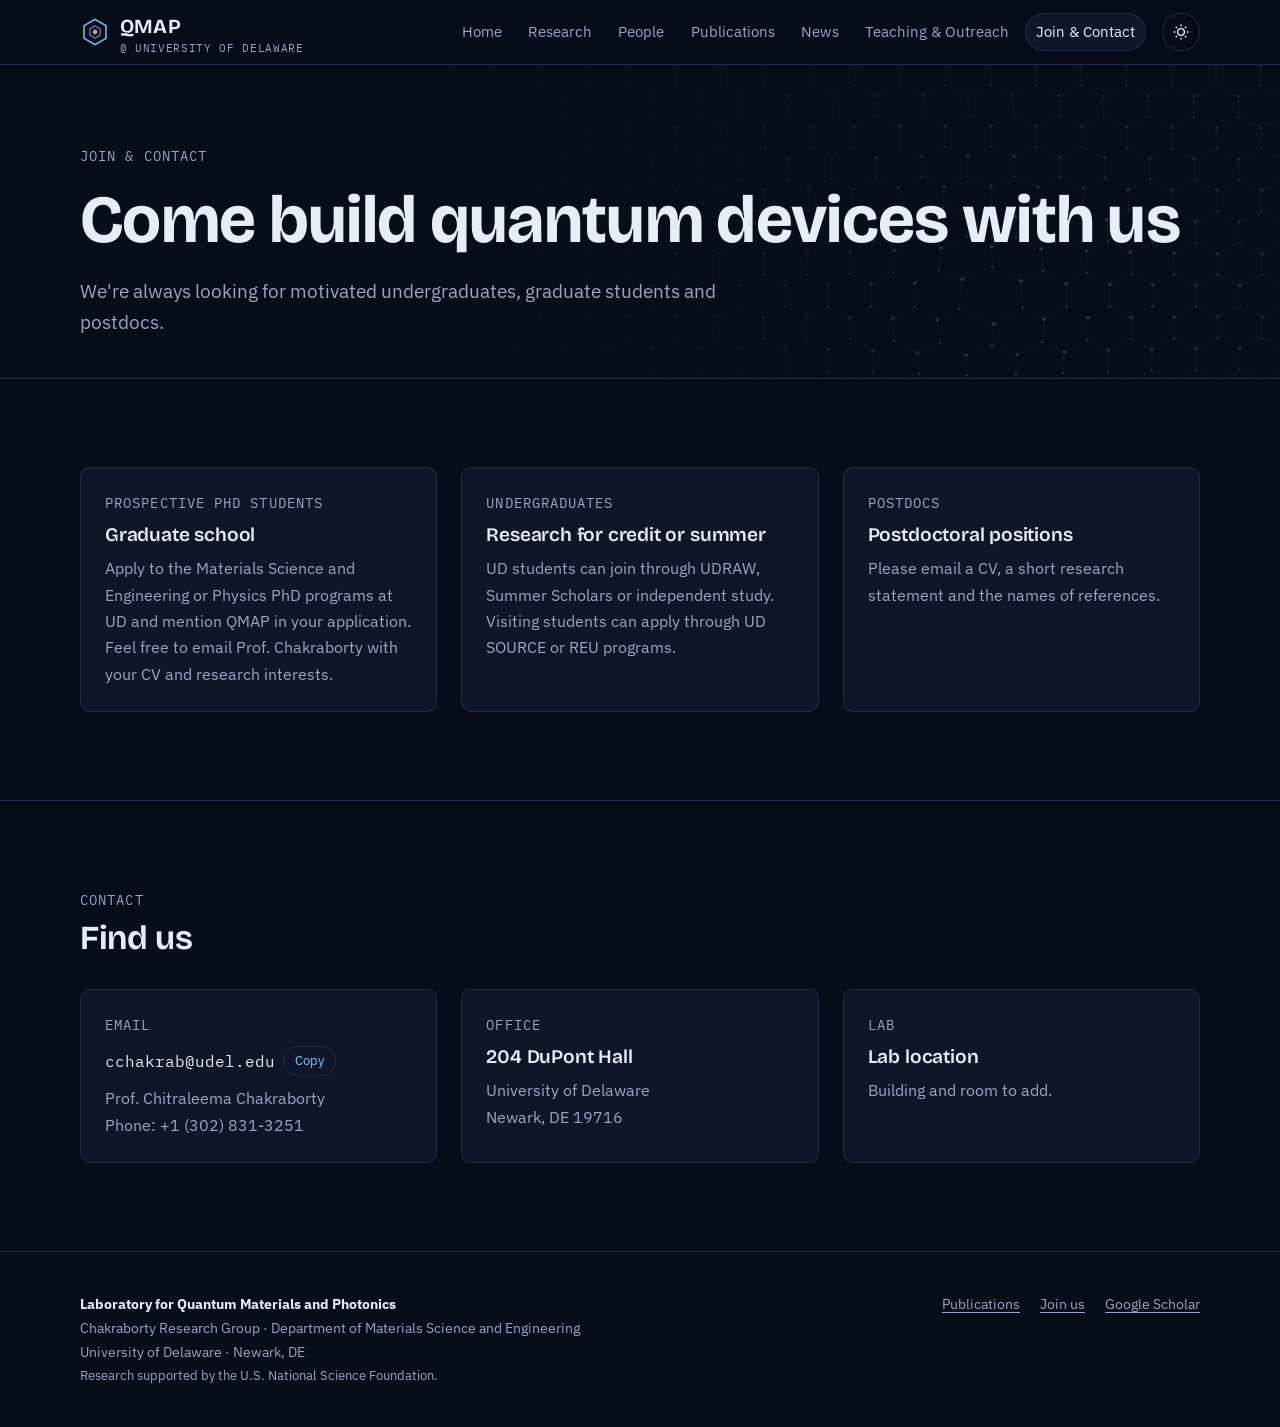
==== join.html @ a1455138 "Publish QMAP group website Co-Authored-By: Claude Opus 5.5 <noreply@anthropic.com> Claude-Session: h" ====
<!doctype html>
<html lang="en">
<head>
<meta charset="utf-8">
<meta name="viewport" content="width=device-width, initial-scale=1, viewport-fit=cover">
<title>Join & Contact · QMAP Lab</title>
<meta name="claude:viewport-fit-sides" content="cover">
<meta name="description" content="Open positions and contact information for the QMAP group.">
<link rel="preconnect" href="https://fonts.googleapis.com">
<link rel="preconnect" href="https://fonts.gstatic.com" crossorigin>
<link rel="stylesheet" href="https://fonts.googleapis.com/css2?family=Bricolage+Grotesque:opsz,wght@12..96,500;12..96,600;12..96,700&family=IBM+Plex+Mono:wght@400;500&family=IBM+Plex+Sans:ital,wght@0,400;0,500;0,600;1,400&display=swap">
<link rel="stylesheet" href="assets/css/style.css">
<script>var t=null;try{t=localStorage.getItem("qmap-theme")}catch(e){}document.documentElement.setAttribute("data-qmap-theme",t==="light"?"light":"dark")</script>
</head>
<body>
<header class="site-header">
<div class="wrap">
<a class="brand" href="index.html"><svg viewBox="0 0 32 32" aria-hidden="true"><g fill="none" stroke="var(--exciton)" stroke-width="1.6">
<path d="M16 2.5 27.7 9.25v13.5L16 29.5 4.3 22.75V9.25Z"/><path d="M16 9.5 21.6 12.75v6.5L16 22.5l-5.6-3.25v-6.5Z" opacity=".6"/></g>
<circle cx="16" cy="16" r="2.6" fill="var(--emission)"/></svg><span><span class="brand-name">QMAP</span><span class="brand-sub">@ UNIVERSITY OF DELAWARE</span></span></a>
<nav class="nav" aria-label="Main">
<a href="index.html">Home</a>
<a href="research.html">Research</a>
<a href="people.html">People</a>
<a href="publications.html">Publications</a>
<a href="news.html">News</a>
<a href="teaching.html">Teaching & Outreach</a>
<a href="join.html" aria-current="page">Join & Contact</a>
</nav>
<button class="icon-btn" type="button" data-theme-toggle aria-label="Switch light or dark theme">
<svg width="18" height="18" viewBox="0 0 24 24" fill="none" stroke="currentColor" stroke-width="1.8"><circle cx="12" cy="12" r="4.5"/><path d="M12 2v2.5M12 19.5V22M2 12h2.5M19.5 12H22M4.9 4.9l1.8 1.8M17.3 17.3l1.8 1.8M4.9 19.1l1.8-1.8M17.3 6.7l1.8-1.8"/></svg>
</button>
<button class="icon-btn menu-btn" type="button" data-menu aria-expanded="false" aria-label="Open menu">
<svg width="18" height="18" viewBox="0 0 24 24" fill="none" stroke="currentColor" stroke-width="1.8"><path d="M4 7h16M4 12h16M4 17h16"/></svg>
</button>
</div>
</header>
<main>
<section class="page-head">
<canvas data-lattice="0.7" aria-hidden="true"></canvas>
<div class="wrap">
<span class="label">Join & Contact</span>
<h1>Come build quantum devices with us</h1>
<p>We're always looking for motivated undergraduates, graduate students and postdocs.</p>
</div>
</section>

<section class="block"><div class="wrap">
<div class="contact-grid">
<div class="card"><span class="label">Prospective PhD students</span><h3>Graduate school</h3><p>Apply to the Materials Science and Engineering or Physics PhD programs at UD and mention QMAP in your application. Feel free to email Prof. Chakraborty with your CV and research interests.</p></div>
<div class="card"><span class="label">Undergraduates</span><h3>Research for credit or summer</h3><p>UD students can join through UDRAW, Summer Scholars or independent study. Visiting students can apply through UD SOURCE or REU programs.</p></div>
<div class="card"><span class="label">Postdocs</span><h3>Postdoctoral positions</h3><p>Please email a CV, a short research statement and the names of references.</p></div>
</div>
</div></section>
<section class="block"><div class="wrap">
<div class="sec-head"><div><span class="label">Contact</span><h2>Find us</h2></div></div>
<div class="contact-grid">
<div class="card"><span class="label">Email</span>
<div class="copy-row"><code>cchakrab@udel.edu</code><button type="button" data-copy="cchakrab@udel.edu">Copy</button></div>
<p>Prof. Chitraleema Chakraborty<br>Phone: +1 (302) 831-3251</p></div>
<div class="card"><span class="label">Office</span><h3>204 DuPont Hall</h3><p>University of Delaware<br>Newark, DE 19716</p></div>
<div class="card"><span class="label">Lab</span><h3>Lab location</h3><p>Building and room to add.</p></div>
</div>
</div></section>
</main>
<footer class="site-footer">
<div class="wrap">
<div>
<strong style="color:var(--fg)">Laboratory for Quantum Materials and Photonics</strong><br>
Chakraborty Research Group · Department of Materials Science and Engineering<br>
University of Delaware · Newark, DE<br>
<span style="font-size:.82rem">Research supported by the U.S. National Science Foundation.</span>
</div>
<div class="foot-links">
<a href="publications.html">Publications</a>
<a href="join.html">Join us</a>
<a href="https://scholar.google.com/citations?user=uT5OcTkAAAAJ&amp;hl=en" target="_blank" rel="noopener">Google Scholar</a>
</div>
</div>
</footer>
<script src="assets/js/site.js"></script>
</body>
</html>
---- assets/css/style.css ----
/* QMAP site styles
   Layout concept: a dark "cryostat window" site — honeycomb lattice hero, then calm
   wide columns; mono labels carry real units (nm, years, journals).
   Dark-first, with a full light theme. */

:root {
  --ink: #090d1a;          /* page ground */
  --ink-2: #10162a;        /* raised surface */
  --line: #222b47;         /* hairlines */
  --fg: #e8ecf7;           /* main text */
  --muted: #9aa5c4;        /* secondary text */
  --exciton: #7cc4ff;      /* primary accent: cool laser blue */
  --emission: #ff7aa2;     /* secondary accent: emitter rose */
  --glow: rgba(124, 196, 255, 0.16);

  --f-display: "Bricolage Grotesque", "Avenir Next", "Segoe UI", system-ui, sans-serif;
  --f-body: "IBM Plex Sans", "Segoe UI", system-ui, -apple-system, sans-serif;
  --f-mono: "IBM Plex Mono", ui-monospace, "SFMono-Regular", Menlo, monospace;

  --step--1: 0.85rem;
  --step-0: 1rem;
  --step-1: 1.2rem;
  --step-2: 1.55rem;
  --step-3: 2.1rem;
  --step-4: clamp(2.4rem, 5.5vw, 4.2rem);

  --wrap: 72rem;
  --radius: 10px;
  color-scheme: dark;
}

:root[data-qmap-theme="light"] {
  --ink: #f5f7fc; --ink-2: #ffffff; --line: #d9dfee; --fg: #0d1430; --muted: #4f5a7a;
  --exciton: #1d5fd0; --emission: #c2306a; --glow: rgba(29, 95, 208, 0.10);
  color-scheme: light;
}

*, *::before, *::after { box-sizing: border-box; }
html { scroll-behavior: smooth; }
body {
  margin: 0;
  background: var(--ink);
  color: var(--fg);
  font-family: var(--f-body);
  font-size: var(--step-0);
  line-height: 1.65;
  -webkit-font-smoothing: antialiased;
}
img { max-width: 100%; display: block; }
a { color: var(--exciton); text-underline-offset: 3px; }
a:hover { color: var(--emission); }
:focus-visible { outline: 2px solid var(--emission); outline-offset: 3px; border-radius: 4px; }
h1, h2, h3 { font-family: var(--f-display); line-height: 1.12; text-wrap: balance; margin: 0; letter-spacing: -0.01em; }
h1 { font-size: var(--step-4); font-weight: 700; }
h2 { font-size: var(--step-3); font-weight: 650; }
h3 { font-size: var(--step-1); font-weight: 600; }
p { margin: 0; }

.wrap {
  max-width: var(--wrap);
  margin-inline: auto;
  padding-left: max(16px, env(safe-area-inset-left, 0px));
  padding-right: max(16px, env(safe-area-inset-right, 0px));
}
.label {
  font-family: var(--f-mono);
  font-size: var(--step--1);
  letter-spacing: 0.08em;
  text-transform: uppercase;
  color: var(--muted);
}
.label b { color: var(--exciton); font-weight: 500; }

/* ---------- header ---------- */
body::before {
  content: ""; position: fixed; inset: 0 0 auto; height: env(safe-area-inset-top, 0px);
  z-index: 10; background: var(--ink);
}
.site-header {
  position: sticky; top: env(safe-area-inset-top, 0px); z-index: 20;
  background: color-mix(in srgb, var(--ink) 82%, transparent);
  backdrop-filter: blur(12px);
  border-bottom: 1px solid var(--line);
}
.site-header .wrap { display: flex; align-items: center; gap: 1rem; min-height: 64px; }
.brand { display: flex; align-items: center; gap: 0.6rem; text-decoration: none; color: var(--fg); margin-right: auto; }
.brand svg { width: 30px; height: 30px; flex: none; }
.brand-name { font-family: var(--f-display); font-weight: 700; font-size: 1.25rem; letter-spacing: 0.02em; }
.brand-sub { font-family: var(--f-mono); font-size: 0.7rem; color: var(--muted); letter-spacing: 0.06em; display: block; line-height: 1; }
.nav { display: flex; gap: 0.25rem; flex-wrap: wrap; }
.nav a {
  color: var(--muted); text-decoration: none; font-size: 0.95rem;
  padding: 0.4rem 0.7rem; border-radius: 999px;
}
.nav a:hover { color: var(--fg); background: var(--ink-2); }
.nav a[aria-current="page"] { color: var(--fg); background: var(--ink-2); box-shadow: inset 0 0 0 1px var(--line); }
.icon-btn {
  background: none; border: 1px solid var(--line); color: var(--fg); border-radius: 999px;
  width: 38px; height: 38px; display: grid; place-items: center; cursor: pointer; flex: none;
}
.icon-btn:hover { border-color: var(--exciton); }
.menu-btn { display: none; }
@media (max-width: 860px) {
  .menu-btn { display: grid; }
  .nav {
    display: none; position: absolute; left: 0; right: 0; top: 100%;
    flex-direction: column; gap: 0; background: var(--ink); border-bottom: 1px solid var(--line);
    padding: 0.5rem max(16px, env(safe-area-inset-right, 0px)) 1rem max(16px, env(safe-area-inset-left, 0px));
  }
  .nav.open { display: flex; }
  .nav a { padding: 0.75rem 0.5rem; border-radius: 6px; }
}

/* ---------- hero ---------- */
.hero { position: relative; overflow: hidden; border-bottom: 1px solid var(--line); }
.hero canvas { position: absolute; inset: 0; width: 100%; height: 100%; }
.hero::after {
  content: ""; position: absolute; inset: 0; pointer-events: none;
  background: linear-gradient(90deg, var(--ink) 0%, color-mix(in srgb, var(--ink) 75%, transparent) 45%, transparent 85%);
}
.hero .wrap { position: relative; z-index: 1; padding-block: clamp(4rem, 10vw, 8rem); }
.hero-copy { max-width: 40rem; display: grid; gap: 1.4rem; }
.hero h1 em { font-style: normal; color: var(--exciton); }
.hero h1 .rose { color: var(--emission); }
.hero p.lede { font-size: var(--step-1); color: var(--muted); max-width: 36rem; }
.cta-row { display: flex; flex-wrap: wrap; gap: 0.75rem; }
.btn {
  display: inline-flex; align-items: center; gap: 0.5rem; text-decoration: none;
  font-weight: 500; padding: 0.7rem 1.2rem; border-radius: 999px;
  border: 1px solid var(--line); color: var(--fg); background: var(--ink-2);
}
.btn:hover { border-color: var(--exciton); color: var(--fg); }
.btn.primary { background: var(--exciton); color: var(--ink); border-color: var(--exciton); }
.btn.primary:hover { background: var(--emission); border-color: var(--emission); color: var(--ink); }

/* page header (inner pages) */
.page-head { border-bottom: 1px solid var(--line); position: relative; overflow: hidden; }
.page-head .wrap { padding-block: clamp(3rem, 7vw, 5rem) 2.5rem; display: grid; gap: 1rem; position: relative; z-index: 1; }
.page-head p { color: var(--muted); max-width: 42rem; font-size: var(--step-1); }
.page-head canvas { position: absolute; inset: 0; width: 100%; height: 100%; opacity: 0.55; }
.page-head::after {
  content: ""; position: absolute; inset: 0; pointer-events: none;
  background: linear-gradient(90deg, var(--ink) 30%, transparent);
}

/* ---------- sections ---------- */
section.block { padding-block: clamp(3rem, 7vw, 5.5rem); }
section.block + section.block { border-top: 1px solid var(--line); }
.sec-head { display: flex; align-items: end; justify-content: space-between; gap: 1rem; flex-wrap: wrap; margin-bottom: 2rem; }
.sec-head > div { display: grid; gap: 0.5rem; }
.prose { max-width: 42rem; display: grid; gap: 1rem; color: var(--fg); }
.prose p { color: var(--muted); }
.split { display: grid; grid-template-columns: 1fr 1fr; gap: clamp(2rem, 5vw, 4rem); align-items: center; }
.split > * { min-width: 0; }
@media (max-width: 800px) { .split { grid-template-columns: 1fr; } }

/* research teaser grid */
.areas { display: grid; grid-template-columns: 1fr; gap: 1px; background: var(--line); border: 1px solid var(--line); border-radius: var(--radius); overflow: hidden; }
.area {
  background: var(--ink); padding: 1.5rem; display: grid; gap: 0.6rem; align-content: start;
  text-decoration: none; color: var(--fg); transition: background 0.2s;
}
.area:hover { background: var(--ink-2); color: var(--fg); }
.area svg { width: 56px; height: 56px; }
.area p { color: var(--muted); font-size: 0.95rem; }

@media (min-width: 640px) { .areas { grid-template-columns: 1fr 1fr; } .areas > :last-child { grid-column: span 2; } }
@media (min-width: 1100px) { .areas { grid-template-columns: repeat(5, 1fr); } .areas > :last-child { grid-column: auto; } }

/* spectrum figure */
.spectrum { width: 100%; height: auto; }
.spectrum .axis { stroke: var(--line); }
.spectrum text { fill: var(--muted); font-family: var(--f-mono); font-size: 11px; }
.spectrum .trace { fill: none; stroke: var(--exciton); stroke-width: 1.6; }
.spectrum .fill { fill: var(--glow); }
.spectrum .peak { fill: var(--emission); }
figure { margin: 0; }
figcaption { font-family: var(--f-mono); font-size: var(--step--1); color: var(--muted); margin-top: 0.75rem; }

/* stats */
.stats { display: flex; flex-wrap: wrap; gap: 2.5rem; }
.stat b { display: block; font-family: var(--f-display); font-size: var(--step-3); color: var(--fg); font-variant-numeric: tabular-nums; line-height: 1.1; }
.stat span { color: var(--muted); font-size: 0.9rem; }

/* news list */
.news { display: grid; gap: 0; border-top: 1px solid var(--line); }
.news-item { display: grid; grid-template-columns: 9rem 1fr; gap: 1.5rem; padding-block: 1.4rem; border-bottom: 1px solid var(--line); }
.news-item > * { min-width: 0; }
.news-item time { font-family: var(--f-mono); font-size: var(--step--1); color: var(--exciton); padding-top: 0.2rem; }
.news-item h3 { margin-bottom: 0.35rem; }
.news-item p { color: var(--muted); }
.tbd { font-family: var(--f-mono); font-size: 0.75rem; color: var(--emission); border: 1px dashed var(--emission); border-radius: 4px; padding: 0 0.35rem; white-space: nowrap; }
@media (max-width: 600px) { .news-item { grid-template-columns: 1fr; gap: 0.4rem; } }

/* research detail */
.topic { display: grid; grid-template-columns: 220px 1fr; gap: clamp(1.5rem, 4vw, 3rem); padding-block: 2.5rem; border-bottom: 1px solid var(--line); }
.topic:first-child { padding-top: 0; }
.topic > * { min-width: 0; }
.topic .art { aspect-ratio: 1; max-width: 100%; border: 1px solid var(--line); border-radius: var(--radius); background: var(--ink-2); display: grid; place-items: center; padding: 1.5rem; }
.topic .art svg { width: 100%; height: 100%; }
.topic .body { display: grid; gap: 0.8rem; align-content: start; }
.topic .body p { color: var(--muted); max-width: 44rem; }
.refs { display: flex; flex-wrap: wrap; gap: 0.5rem; }
.chip { font-family: var(--f-mono); font-size: 0.78rem; border: 1px solid var(--line); border-radius: 999px; padding: 0.15rem 0.65rem; color: var(--muted); }
@media (max-width: 700px) { .topic { grid-template-columns: 1fr; } .topic .art { max-width: 180px; } }

/* people */
.pi { display: grid; grid-template-columns: 220px 1fr; gap: clamp(1.5rem, 4vw, 3rem); align-items: start; }
.pi > * { min-width: 0; }
@media (max-width: 700px) { .pi { grid-template-columns: 1fr; } }
.hex {
  aspect-ratio: 1 / 1.1547; width: 100%; max-width: 100%;
  clip-path: polygon(50% 0, 100% 25%, 100% 75%, 50% 100%, 0 75%, 0 25%);
  background: linear-gradient(150deg, color-mix(in srgb, var(--exciton) 55%, var(--ink-2)), color-mix(in srgb, var(--emission) 45%, var(--ink-2)));
  display: grid; place-items: center; overflow: hidden;
}
.hex img { width: 100%; height: 100%; object-fit: cover; }
.hex .initials { font-family: var(--f-display); font-weight: 700; font-size: 2rem; color: var(--ink); letter-spacing: 0.02em; }
.pi .hex .initials { font-size: 3.4rem; }
.people { display: grid; grid-template-columns: repeat(auto-fill, minmax(12rem, 1fr)); gap: 2rem 1.5rem; }
.person { display: grid; gap: 0.35rem; align-content: start; }
.person .hex { max-width: 150px; margin-bottom: 0.5rem; }
.person .role { color: var(--muted); font-size: 0.92rem; }
.person .meta { font-family: var(--f-mono); font-size: 0.75rem; color: var(--exciton); }
.alumni-list { display: grid; grid-template-columns: repeat(auto-fill, minmax(17rem, 1fr)); gap: 0; border-top: 1px solid var(--line); }
.alumni-list li { list-style: none; padding: 0.9rem 0; border-bottom: 1px solid var(--line); display: grid; gap: 0.1rem; margin-right: 1.5rem; }
.alumni-list ul, ul.alumni-list { padding: 0; margin: 0; }
.alumni-list .role { color: var(--muted); font-size: 0.9rem; }

/* publications */
.pub-tools { display: flex; flex-wrap: wrap; gap: 0.75rem; align-items: center; margin-bottom: 2rem; }
.pub-tools input {
  flex: 1 1 18rem; min-width: 0; font: inherit; color: var(--fg); background: var(--ink-2);
  border: 1px solid var(--line); border-radius: 999px; padding: 0.65rem 1.1rem;
}
.pub-tools input:focus { outline: none; border-color: var(--exciton); }
.filters { display: flex; flex-wrap: wrap; gap: 0.4rem; }
.filters button {
  font: inherit; font-size: 0.85rem; color: var(--muted); background: none; cursor: pointer;
  border: 1px solid var(--line); border-radius: 999px; padding: 0.35rem 0.85rem;
}
.filters button[aria-pressed="true"] { color: var(--ink); background: var(--exciton); border-color: var(--exciton); }
.pub-year { display: grid; grid-template-columns: 6rem 1fr; gap: 1.5rem; padding-block: 1.5rem; border-top: 1px solid var(--line); }
.pub-year > * { min-width: 0; }
.pub-year h2 { font-size: var(--step-2); color: var(--exciton); font-variant-numeric: tabular-nums; }
.pub-year ol { list-style: none; margin: 0; padding: 0; display: grid; gap: 1.25rem; }
.pub { display: grid; gap: 0.2rem; }
.pub .t { font-weight: 600; color: var(--fg); text-decoration: none; }
.pub .t:hover { color: var(--exciton); }
.pub .a { color: var(--muted); font-size: 0.93rem; }
.pub .a b { color: var(--fg); font-weight: 600; }
.pub .j { font-family: var(--f-mono); font-size: 0.8rem; color: var(--emission); }
.pub .n { font-family: var(--f-mono); font-size: 0.75rem; color: var(--muted); }
.empty { color: var(--muted); padding-block: 2rem; }
@media (max-width: 600px) { .pub-year { grid-template-columns: 1fr; gap: 0.75rem; } }

/* courses table */
.table-wrap { overflow-x: auto; border: 1px solid var(--line); border-radius: var(--radius); }
table { border-collapse: collapse; width: 100%; min-width: 34rem; }
th, td { text-align: left; padding: 0.85rem 1rem; border-bottom: 1px solid var(--line); }
th { font-family: var(--f-mono); font-size: var(--step--1); color: var(--muted); font-weight: 500; letter-spacing: 0.06em; text-transform: uppercase; }
tr:last-child td { border-bottom: 0; }
td.code { font-family: var(--f-mono); color: var(--exciton); white-space: nowrap; }

/* contact */
.contact-grid { display: grid; grid-template-columns: repeat(auto-fit, minmax(16rem, 1fr)); gap: 1.5rem; }
.card { border: 1px solid var(--line); border-radius: var(--radius); padding: 1.5rem; background: var(--ink-2); display: grid; gap: 0.6rem; align-content: start; }
.card p { color: var(--muted); }
.copy-row { display: flex; gap: 0.5rem; align-items: center; flex-wrap: wrap; }
.copy-row code { font-family: var(--f-mono); color: var(--fg); user-select: all; }
.copy-row button { font: inherit; font-size: 0.8rem; background: none; color: var(--exciton); border: 1px solid var(--line); border-radius: 999px; padding: 0.2rem 0.7rem; cursor: pointer; }

/* footer */
.site-footer { border-top: 1px solid var(--line); margin-top: 0; }
.site-footer .wrap { padding-block: 2.5rem; display: flex; flex-wrap: wrap; gap: 1.5rem 3rem; justify-content: space-between; color: var(--muted); font-size: 0.9rem; }
.site-footer a { color: var(--muted); }
.site-footer a:hover { color: var(--fg); }
.foot-links { display: flex; gap: 1.25rem; flex-wrap: wrap; }

@media (prefers-reduced-motion: reduce) {
  html { scroll-behavior: auto; }
  * { transition: none !important; }
}

/* ---------- v2 additions ---------- */
figure.photo img { width: 100%; height: auto; border-radius: var(--radius); border: 1px solid var(--line); }
.featured { display: grid; grid-template-columns: repeat(auto-fit, minmax(min(100%, 22rem), 1fr)); gap: 1.5rem; }
.feat { border: 1px solid var(--line); border-radius: var(--radius); padding: 1.75rem; background: var(--ink-2); display: grid; gap: 0.75rem; align-content: start; min-width: 0; }
.feat p { color: var(--muted); }
.feat .authors { font-size: 0.85rem; }
.feat a { font-weight: 500; }
.person .project { font-size: 0.88rem; color: var(--fg); opacity: 0.85; line-height: 1.45; }
.person .email { font-family: var(--f-mono); font-size: 0.75rem; color: var(--muted); user-select: all; overflow-wrap: anywhere; }
.hex img { object-position: 50% 20%; }
.pi > .hex { max-width: 220px; }
@media (max-width: 700px) { .pi > .hex { max-width: 160px; } .people { grid-template-columns: repeat(auto-fill, minmax(9.5rem, 1fr)); gap: 1.75rem 1rem; } }
.news-img { display: block; margin-top: 1rem; max-width: min(100%, 420px); height: auto; border-radius: var(--radius); border: 1px solid var(--line); }
.honors { list-style: none; margin: 0; padding: 0; display: grid; gap: 0.35rem; color: var(--muted); font-size: 0.93rem; }
.honors b { font-family: var(--f-mono); font-weight: 500; color: var(--exciton); margin-right: 0.6rem; font-variant-numeric: tabular-nums; }
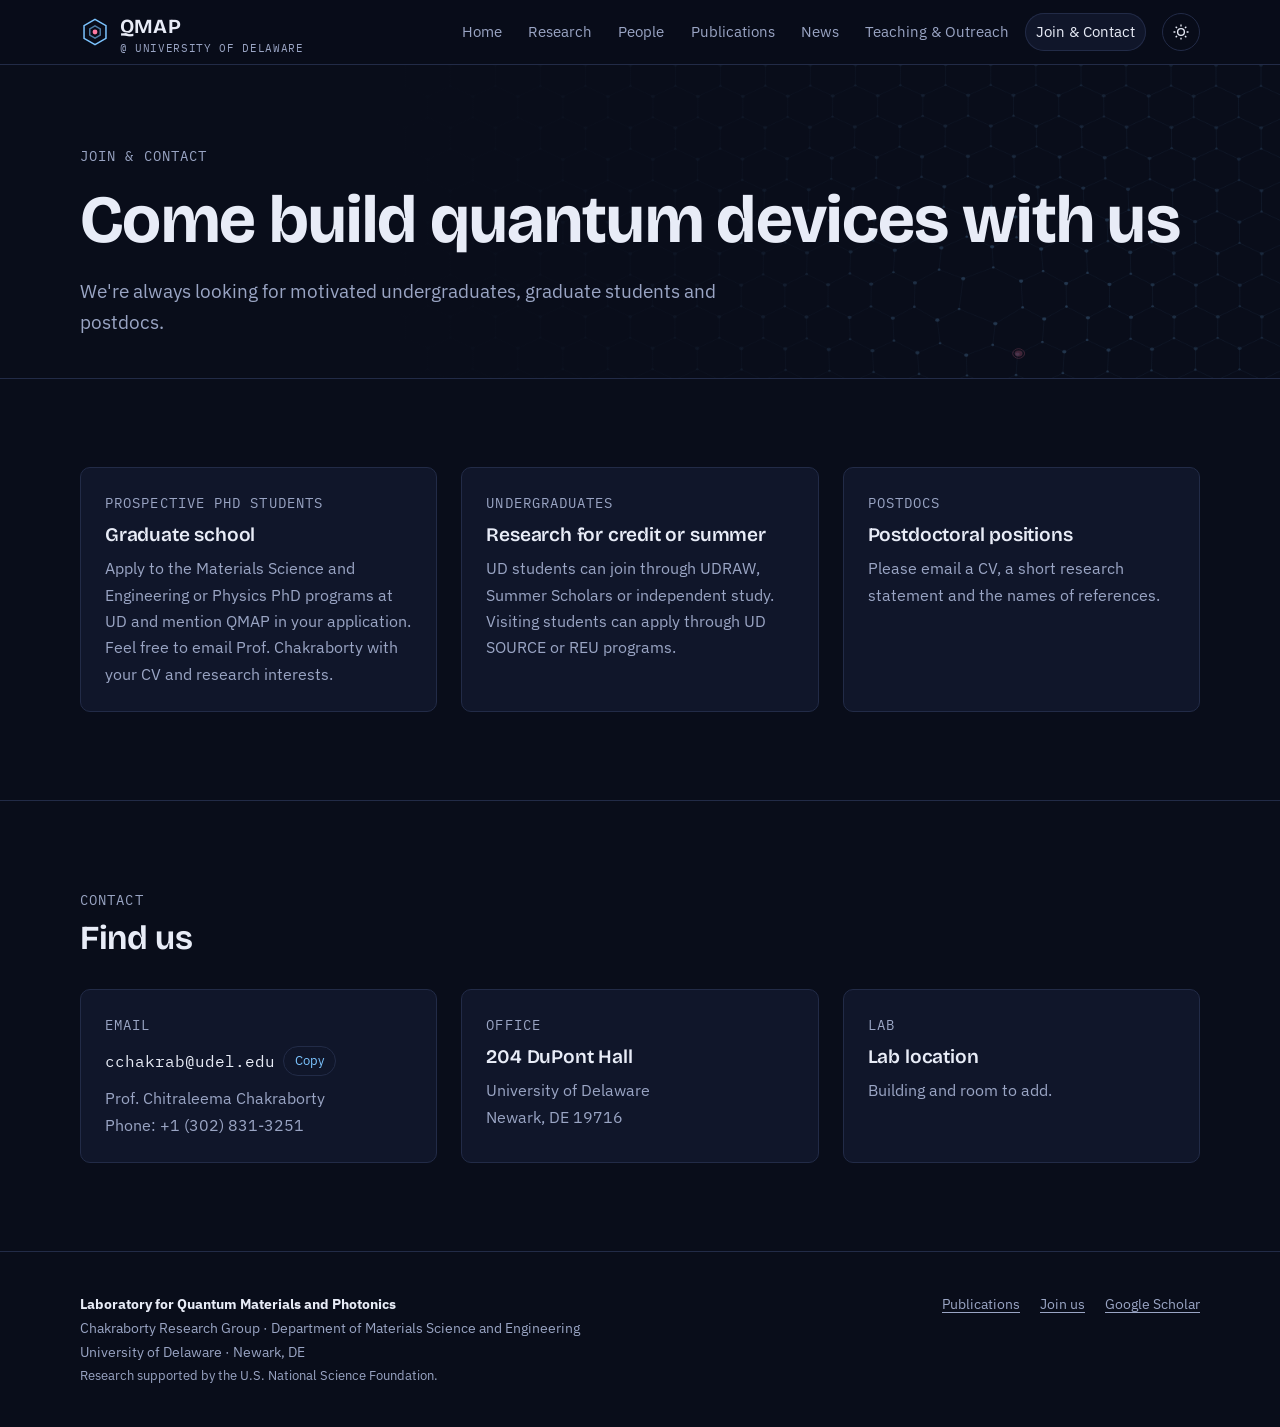
==== commit 30a9be8a: "Fix the cat Q showing huge and black on the live site The live page was serving a cached stylesheet " ====
--- a/join.html
+++ b/join.html
@@ -9,7 +9,7 @@
 <link rel="preconnect" href="https://fonts.googleapis.com">
 <link rel="preconnect" href="https://fonts.gstatic.com" crossorigin>
 <link rel="stylesheet" href="https://fonts.googleapis.com/css2?family=Bricolage+Grotesque:opsz,wght@12..96,500;12..96,600;12..96,700&family=IBM+Plex+Mono:wght@400;500&family=IBM+Plex+Sans:ital,wght@0,400;0,500;0,600;1,400&display=swap">
-<link rel="stylesheet" href="assets/css/style.css">
+<link rel="stylesheet" href="assets/css/style.css?v=2">
 <script>var t=null;try{t=localStorage.getItem("qmap-theme")}catch(e){}document.documentElement.setAttribute("data-qmap-theme",t==="light"?"light":"dark")</script>
 </head>
 <body>
@@ -78,6 +78,6 @@
 </div>
 </div>
 </footer>
-<script src="assets/js/site.js"></script>
+<script src="assets/js/site.js?v=2"></script>
 </body>
 </html>
--- a/assets/css/style.css
+++ b/assets/css/style.css
@@ -70,6 +70,24 @@
   color: var(--muted);
 }
 .label b { color: var(--exciton); font-weight: 500; }
+/* Schrödinger's cat "Q": a nod to the group's original logo.
+   One eye open, one eye X; hovering the word swaps them (alive ⇄ dead). */
+.catq-word { white-space: nowrap; }
+.catq {
+  width: 2.1em; height: 2.1em;
+  vertical-align: -0.62em;
+  margin-right: 0.05em;
+  fill: none; stroke: currentColor; stroke-width: 1.7;
+  stroke-linecap: round; stroke-linejoin: round;
+  overflow: visible;
+}
+.catq-tail { stroke: var(--emission); }
+.catq-x { stroke: var(--emission); }
+.catq-eyes { transition: opacity 0.25s ease; }
+.catq-eyes circle { stroke-width: 1.6; }
+.catq-dead { opacity: 0; }
+.catq-word:hover .catq-alive { opacity: 0; }
+.catq-word:hover .catq-dead { opacity: 1; }
 
 /* ---------- header ---------- */
 body::before {
@@ -284,7 +302,7 @@
 
 /* ---------- v2 additions ---------- */
 figure.photo img { width: 100%; height: auto; border-radius: var(--radius); border: 1px solid var(--line); }
-.featured { display: grid; grid-template-columns: repeat(auto-fit, minmax(min(100%, 22rem), 1fr)); gap: 1.5rem; }
+.featured { display: grid; grid-template-columns: repeat(auto-fit, minmax(min(100%, 26rem), 1fr)); gap: 1.5rem; }
 .feat { border: 1px solid var(--line); border-radius: var(--radius); padding: 1.75rem; background: var(--ink-2); display: grid; gap: 0.75rem; align-content: start; min-width: 0; }
 .feat p { color: var(--muted); }
 .feat .authors { font-size: 0.85rem; }
